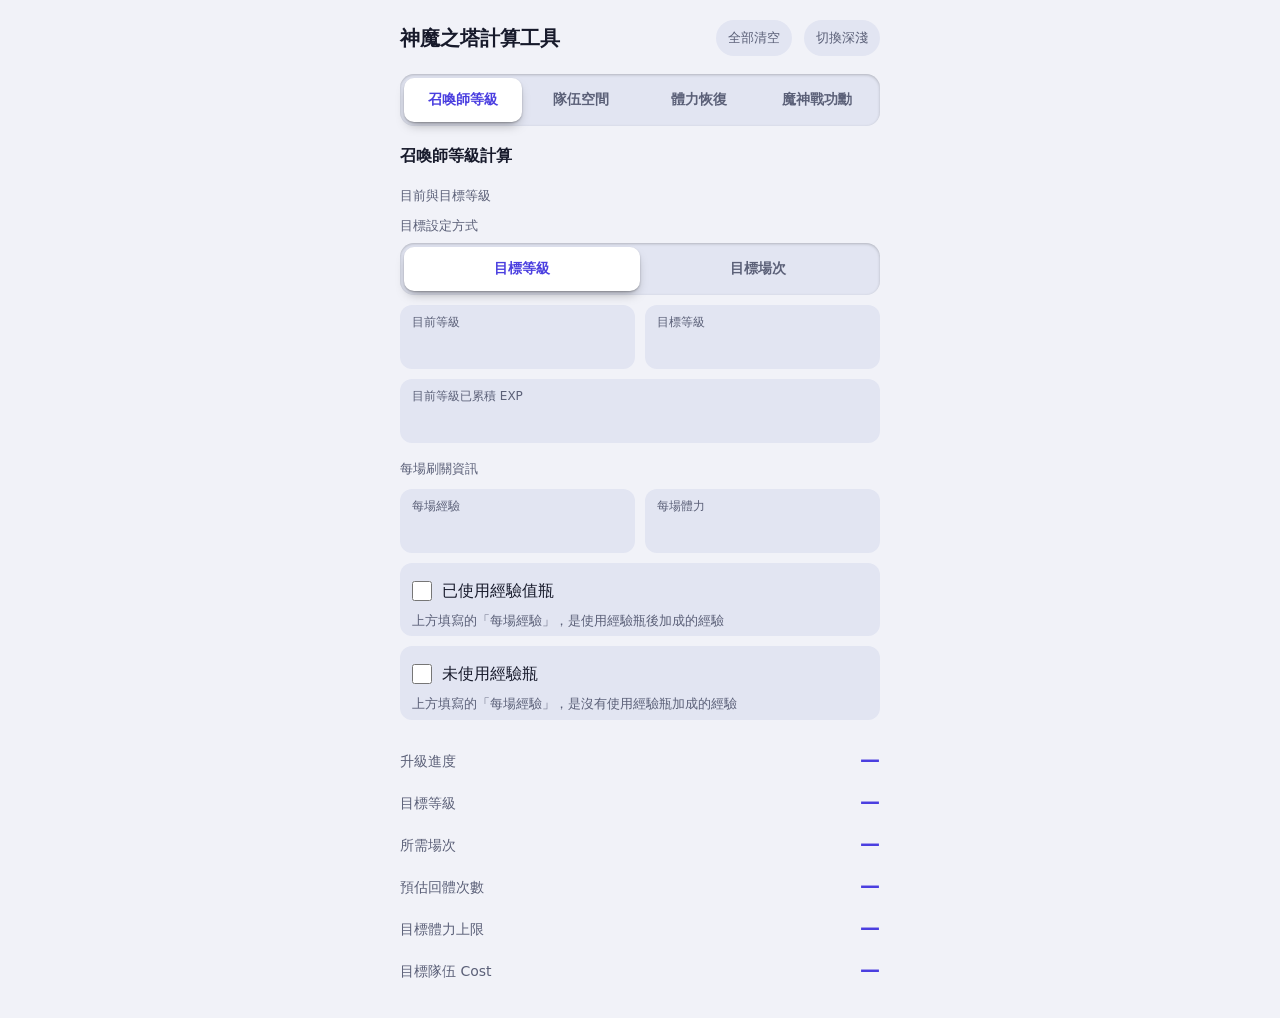
==== index.html @ e7442e3a "Add files via upload" ====
<!doctype html>
<html lang="zh-Hant">
<head>
  <meta charset="utf-8">
  <meta name="viewport" content="width=device-width, initial-scale=1, viewport-fit=cover">
  <meta name="description" content="神魔之塔召喚師等級、體力恢復與魔神戰功勳計算工具。">
  <title>神魔之塔計算工具</title>
  <link rel="stylesheet" href="style.css">
</head>
<body>
  <main class="shell">
    <header><h1>神魔之塔計算工具</h1><button class="reset-button" id="resetAll" type="button">全部清空</button><button class="reset-button" id="theme" type="button">切換深淺</button></header>

    <div class="tool-switch" role="tablist" aria-label="選擇計算工具">
      <button class="tool-tab active" id="levelTab" type="button" role="tab" aria-selected="true" aria-controls="levelToolPanel">
        召喚師等級
      </button>
      <button class="tool-tab" id="teamCostTab" type="button" role="tab" aria-selected="false" aria-controls="teamCostToolPanel">
        隊伍空間
      </button>
      <button class="tool-tab" id="staminaTab" type="button" role="tab" aria-selected="false" aria-controls="staminaToolPanel">
        體力恢復
      </button>
      <button class="tool-tab" id="warTab" type="button" role="tab" aria-selected="false" aria-controls="warToolPanel">
        魔神戰功勳
      </button>
    </div>

    <section class="tool-panel" id="teamCostToolPanel" role="tabpanel" aria-labelledby="teamCostTab" hidden>
      <section class="card input-card">
          <h2>召喚師等級與隊伍空間參考對照</h2>
        <div class="field-grid">
          <div class="field full">
            <label for="teamCostInput">隊伍空間 Cost</label>
            <input id="teamCostInput" type="number" placeholder=" " min="0" step="1" inputmode="numeric">
            <div class="field-message" id="teamCostInputMessage"></div>
          </div>
        </div>
        <div class="result-table" role="table" aria-label="隊伍空間對應等級結果">
          <div class="result-row" role="row">
            <div class="result-label" role="rowheader">召喚師等級</div>
            <div class="result-value" id="teamCostLevelResult" role="cell">—</div>
          </div>
        </div>
      </section>
    </section>

    <section class="tool-panel" id="levelToolPanel" role="tabpanel" aria-labelledby="levelTab">
      <section class="layout" aria-label="召喚師等級計算">
        <div class="input-column">
          <section class="card input-card">
          <h2>召喚師等級計算</h2>
            <div class="field-grid">
              <div class="field-group-label">目前與目標等級</div>
              <div class="field full">
                <label class="group-label">目標設定方式</label>
                <div class="target-mode-tabs" role="tablist" aria-label="選擇目標設定方式">
                  <button class="target-mode-tab active" id="targetModeLevelTab" type="button" role="tab" aria-selected="true">目標等級</button>
                  <button class="target-mode-tab" id="targetModeStageTab" type="button" role="tab" aria-selected="false">目標場次</button>
                </div>
              </div>
              <div class="field" id="currentLevelField">
                <label for="currentLevel">目前等級</label>
                <input id="currentLevel" type="number" placeholder=" " min="1" max="2000" step="1" inputmode="numeric">
                <div class="field-message" id="currentLevelMessage"></div>
              </div>
              <div class="field" id="targetLevelField">
                <label for="targetLevel">目標等級</label>
                <input id="targetLevel" type="number" placeholder=" " min="1" max="2000" step="1" inputmode="numeric">
                <div class="field-message" id="targetLevelMessage"></div>
              </div>
              <div class="field" id="targetStageField" hidden>
                <label for="targetStageCount">目標場次</label>
                <input id="targetStageCount" type="number" placeholder=" " min="0" step="1" inputmode="numeric">
                <div class="field-message" id="targetStageCountMessage"></div>
              </div>
              <div class="field full">
                <label for="currentExp">目前等級已累積 EXP</label>
                <input id="currentExp" type="number" placeholder=" " min="0" step="1" inputmode="numeric">
                <div class="field-message" id="currentExpMessage"></div>
              </div>
              <div class="field-group-label">每場刷關資訊</div>
              <div class="field" id="stageExpField">
                <label for="stageExp">每場經驗</label>
                <input id="stageExp" type="number" placeholder=" " min="0" step="1" inputmode="numeric">
                <div class="field-message" id="stageExpMessage"></div>
              </div>
              <div class="field" id="stageStaminaField">
                <label for="stageStamina">每場體力</label>
                <input id="stageStamina" type="number" placeholder=" " min="0" step="1" inputmode="numeric">
                <div class="field-message" id="stageStaminaMessage"></div>
              </div>
              <div class="field full field-checkbox-group">
                <label for="useExpPotion" class="checkbox-label">
                  <input id="useExpPotion" type="checkbox">
                  <span>已使用經驗值瓶</span>
                </label>
                <p class="checkbox-hint">上方填寫的「每場經驗」，是使用經驗瓶後加成的經驗</p>
              </div>
              <div class="field full" id="expPotionCountField" hidden>
                <label for="expPotionCount">持有經驗值瓶數量（必填）</label>
                <input id="expPotionCount" type="number" min="1" step="1" inputmode="numeric" placeholder="請輸入經驗值瓶數量">
                <div class="field-message" id="expPotionCountMessage"></div>
              </div>
              <div class="field full field-checkbox-group">
                <label for="noExpPotion" class="checkbox-label">
                  <input id="noExpPotion" type="checkbox">
                  <span>未使用經驗瓶</span>
                </label>
                <p class="checkbox-hint">上方填寫的「每場經驗」，是沒有使用經驗瓶加成的經驗</p>
              </div>
              <div class="field-message" id="expPotionChoiceMessage"></div>
            </div>
          </section>
        </div>

        <section class="results" aria-live="polite">
          <div class="result-table" role="table" aria-label="召喚師等級計算結果">
            <div class="result-row" id="progressRow" role="row">
              <div class="result-label" id="progressLabel" role="rowheader">升級進度</div>
              <div class="result-value" id="currentProgress" role="cell">—</div>
            </div>
            <div class="result-row" id="resolvedTargetLevelRow" role="row">
              <div class="result-label" role="rowheader">目標等級</div>
              <div class="result-value" id="resolvedTargetLevel" role="cell">—</div>
            </div>
            <div class="result-row" id="stageCountRow" role="row">
              <div class="result-label" role="rowheader">所需場次</div>
              <div class="result-value" id="stageCount" role="cell">—</div>
            </div>
            <div class="result-row" role="row">
              <div class="result-label" role="rowheader">預估回體次數</div>
              <div class="result-value" id="staminaRecoverCount" role="cell">—</div>
            </div>
            <div class="result-row" role="row">
              <div class="result-label" role="rowheader">目標體力上限</div>
              <div class="result-value" id="targetStaminaMax" role="cell">—</div>
            </div>
            <div class="result-row" role="row">
              <div class="result-label" role="rowheader">目標隊伍 Cost</div>
              <div class="result-value" id="targetTeamCost" role="cell">—</div>
            </div>
          </div>
        </section>
      </section>
    </section>

    <section class="tool-panel" id="staminaToolPanel" role="tabpanel" aria-labelledby="staminaTab" hidden>
      <section class="layout" aria-label="體力恢復計算">
        <section class="card input-card">
          <h2>目前體力狀態</h2>
          <div class="field-grid">
            <div class="field">
              <label for="currentStamina">目前剩餘體力</label>
              <input id="currentStamina" type="number" placeholder=" " min="0" step="1" inputmode="numeric">
              <div class="field-message" id="currentStaminaMessage"></div>
            </div>
            <div class="field">
              <label for="currentStaminaMax">目前最大體力</label>
              <input id="currentStaminaMax" type="number" placeholder=" " min="1" step="1" inputmode="numeric">
              <div class="field-message" id="currentStaminaMaxMessage"></div>
            </div>
          </div>
        </section>

        <section class="results" aria-live="polite">
          <div class="result-table" role="table" aria-label="體力恢復計算結果">
            <div class="result-row" role="row">
              <div class="result-label" role="rowheader">恢復時間</div>
              <div class="result-value result-value--lg" id="recoveryTime" role="cell">—</div>
            </div>
            <div class="result-row" role="row">
              <div class="result-label" role="rowheader">預估回滿時間</div>
              <div class="result-value result-value--lg" id="staminaFullAt" role="cell">—</div>
            </div>
          </div>
        </section>
      </section>
    </section>

    <section class="tool-panel" id="warToolPanel" role="tabpanel" aria-labelledby="warTab" hidden>
      <section class="layout" aria-label="魔神戰功勳計算">
        <section class="card input-card">
          <h2>魔神戰功勳計算</h2>
          <div class="field-grid">
            <div class="field full">
              <label class="group-label">戰鬥類型</label>
              <div class="war-type-tabs" role="tablist" aria-label="選擇魔神戰戰鬥類型">
                <button class="war-type-tab" id="warAttackTab" type="button" role="tab" aria-selected="false">
                  <span class="war-type-name">進攻</span>
                  <span class="war-type-meta">100 功勳／場・4 點</span>
                </button>
                <button class="war-type-tab active" id="warDefenseTab" type="button" role="tab" aria-selected="true">
                  <span class="war-type-name">防守</span>
                  <span class="war-type-meta">62 功勳／場・2 點</span>
                </button>
              </div>
              <select id="warType" hidden aria-hidden="true" tabindex="-1">
                <option value="attack">進攻</option>
                <option value="defense" selected>防守</option>
              </select>
            </div>
            <div class="field">
              <label for="warBonus">加成（%）</label>
              <input id="warBonus" type="number" placeholder=" " min="0" step="0.01" inputmode="decimal">
              <div class="field-message" id="warBonusMessage"></div>
            </div>
            <div class="field">
              <label for="warMerit">目標功勳值</label>
              <input id="warMerit" type="number" placeholder=" " min="0" step="1" inputmode="numeric">
              <div class="field-message" id="warMeritMessage"></div>
            </div>
            <div class="field full">
              <label for="warCountdownHours">距離結束剩餘時間（小時）</label>
              <input id="warCountdownHours" type="number" placeholder=" " min="0" step="0.1" inputmode="decimal">
              <div class="field-message" id="warCountdownHoursMessage"></div>
            </div>
          </div>
        </section>

        <section class="results" aria-live="polite">
          <div class="result-table" role="table" aria-label="魔神戰功勳計算結果">
            <div class="result-row" role="row">
              <div class="result-label" role="rowheader">所需場次</div>
              <div class="result-value" id="warStageCount" role="cell">—</div>
            </div>
            <div class="result-row" role="row">
              <div class="result-label" role="rowheader">單場功勳（含加成）</div>
              <div class="result-value" id="warMeritPerBattle" role="cell">—</div>
            </div>
            <div class="result-row" role="row">
              <div class="result-label" role="rowheader">總共消耗點數</div>
              <div class="result-value" id="warPointCost" role="cell">—</div>
            </div>
            <div class="result-row" role="row">
              <div class="result-copy" role="rowheader">
                <div class="result-label">自然回復點數</div>
                <div class="metric-note">跨日給予每日 16 點</div>
              </div>
              <div class="result-value" id="warFreePoints" role="cell">—</div>
            </div>
            <div class="result-row" role="row">
              <div class="result-copy" role="rowheader">
                <div class="result-label">需吃石次數</div>
                <div class="metric-note">每顆魔法石回復 8 點</div>
              </div>
              <div class="result-value" id="warStoneCount" role="cell">—</div>
            </div>
            <div class="result-row" role="row">
              <div class="result-label" role="rowheader">預計結束時間</div>
              <div class="result-value" id="warCountdownEnd" role="cell">—</div>
            </div>
          </div>
        </section>
      </section>
    </section>
  </main>

  <script type="module" src="app.js"></script>
  <script>
    let dark = matchMedia('(prefers-color-scheme:dark)').matches;
    document.getElementById('theme').onclick = () => document.documentElement.style.colorScheme = (dark = !dark) ? 'dark' : 'light';
  </script>
</body>
</html>
---- style.css ----
:root{color-scheme:light dark;--bg:light-dark(#f1f2f8,#12141c);--ink:light-dark(#171a2b,#e9ebf7);--mute:light-dark(#5b6078,#9aa0bd);--field:light-dark(#e2e5f2,#1d2130);--acc:light-dark(#4b3fe0,#a39dff);--on-acc:light-dark(#fff,#14122e);--err:light-dark(#c0264b,#ff8fa8);--tint:color-mix(in oklab,var(--acc) 16%,var(--field));--thumb:light-dark(#fff,#2d3350);--ease:cubic-bezier(.2,.8,.2,1)}
*{box-sizing:border-box;-webkit-tap-highlight-color:transparent}
body{margin:0;background:var(--bg);color:var(--ink);font:1rem/1.5 "Noto Sans TC",system-ui,-apple-system,sans-serif;padding:env(safe-area-inset-top) 0 env(safe-area-inset-bottom)}
::selection{background:var(--acc);color:var(--on-acc)}
:focus-visible{outline:2px solid var(--acc);outline-offset:2px}
[hidden]{display:none!important}
.shell,.layout{display:grid;grid-template-columns:minmax(0,1fr);gap:18px}
.shell{width:min(480px,100% - 32px);margin:0 auto;padding:20px 0 28px}
header{display:flex;align-items:center;gap:12px}
h1{margin:0 auto 0 0;font-size:1.25rem;line-height:1.2}
h2{margin:0;font-size:1rem}
button{font:inherit;color:var(--mute);cursor:pointer;transition:color .15s,transform .12s var(--ease)}
button:hover{color:var(--acc)}
button:active{transform:scale(.97)}
.reset-button{min-height:36px;padding:0 12px;background:var(--field);border:0;border-radius:999px;font-size:.8125rem;white-space:nowrap}
.input-card{display:flex;flex-wrap:wrap;align-items:center;gap:12px}
.input-card>:is(.field-grid,.result-table){flex:1 0 100%}
.field-grid{display:grid;grid-template-columns:1fr 1fr;gap:10px}
.full,.field-group-label{grid-column:1/-1}
.field-group-label,.checkbox-hint,.metric-note{margin:0;color:var(--mute);font-size:.8125rem}
.field-group-label{margin-top:6px}
.field:not(:has(>.group-label)){padding:8px 12px 6px;background:var(--field);border-radius:12px}
.field:not(:has(>.group-label)):is(:focus-within,:has(input[type=number]:not(:placeholder-shown))){background:var(--tint)}
.field:has(.invalid){box-shadow:inset 0 0 0 1.5px var(--err)}
label{display:block;color:var(--mute);font-size:.75rem}
.group-label{margin-bottom:8px;font-size:.8125rem}
input:not([type=checkbox]){display:block;width:100%;min-height:32px;padding:0;background:none;border:0;outline:0;color:var(--ink);font:inherit;font-size:1.125rem;font-weight:600;caret-color:var(--acc);appearance:textfield;font-variant-numeric:tabular-nums}
input::-webkit-inner-spin-button{appearance:none}
input:not([type=checkbox]):not(:placeholder-shown){color:var(--acc)}
input::placeholder{color:var(--mute);font-size:.875rem;font-weight:400}
.field-message{color:var(--err);font-size:.8125rem}
.field-message:empty{display:none}
.checkbox-label{display:flex;align-items:center;gap:10px;min-height:40px;color:var(--ink);font-size:1rem}
input[type=checkbox]{width:20px;height:20px;margin:0;accent-color:var(--acc)}
.tool-switch,.target-mode-tabs,.war-type-tabs{--n:2;position:relative;display:grid;grid-auto-flow:column;grid-auto-columns:1fr;padding:4px;background:var(--field);border-radius:14px;box-shadow:inset 0 1px 3px rgb(0 0 0/.22)}
.tool-switch{--n:4}
:is(.tool-switch,.target-mode-tabs,.war-type-tabs)::before{content:"";position:absolute;inset:4px auto 4px 4px;width:calc((100% - 8px)/var(--n));border-radius:10px;background:var(--thumb);box-shadow:0 1px 2px rgb(0 0 0/.25),0 6px 12px -4px rgb(0 0 0/.35),inset 0 1px 0 rgb(255 255 255/.1);translate:calc(var(--i,0)*100%) 0;transition:translate .28s var(--ease)}
:has(>:nth-child(2).active){--i:1}
:has(>:nth-child(3).active){--i:2}
:has(>:nth-child(4).active){--i:3}
:is(.tool-tab,.target-mode-tab,.war-type-tab){position:relative;min-height:44px;padding:0 2px;background:none;border:0;font-size:.875rem;font-weight:700;line-height:1.25}
:is(.tool-tab,.target-mode-tab,.war-type-tab).active{color:var(--acc)}
.war-type-tab{display:grid;place-content:center}
.war-type-meta{font-size:.75rem;font-weight:400}
.result-row{display:flex;justify-content:space-between;align-items:baseline;gap:16px;padding:6px 0}
.result-label{color:var(--mute);font-size:.875rem}
.result-value{color:var(--acc);font-size:1.25rem;font-weight:700;text-align:right;font-variant-numeric:tabular-nums;overflow-wrap:anywhere}
.result-value--lg{font-size:1.75rem}
@media(prefers-reduced-motion:reduce){*{transition:none!important}}
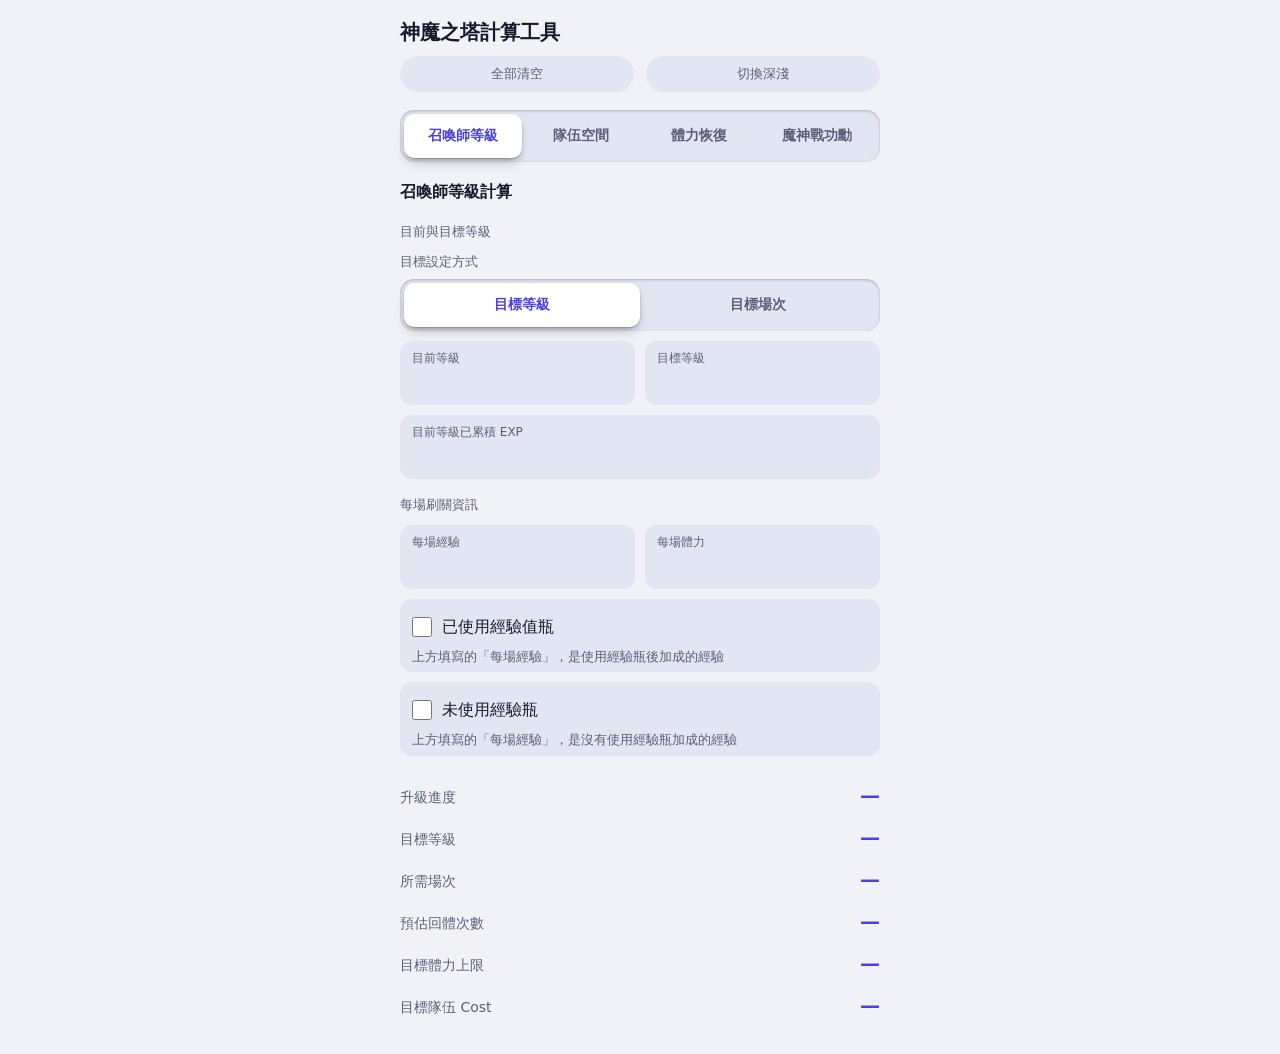
==== commit caed4ca5: "Add files via upload" ====
--- a/index.html
+++ b/index.html
@@ -5,7 +5,7 @@
   <meta name="viewport" content="width=device-width, initial-scale=1, viewport-fit=cover">
   <meta name="description" content="神魔之塔召喚師等級、體力恢復與魔神戰功勳計算工具。">
   <title>神魔之塔計算工具</title>
-  <link rel="stylesheet" href="style.css">
+  <link rel="stylesheet" href="style.css?v=2">
 </head>
 <body>
   <main class="shell">
--- a/style.css
+++ b/style.css
@@ -6,13 +6,13 @@
 [hidden]{display:none!important}
 .shell,.layout{display:grid;grid-template-columns:minmax(0,1fr);gap:18px}
 .shell{width:min(480px,100% - 32px);margin:0 auto;padding:20px 0 28px}
-header{display:flex;align-items:center;gap:12px}
-h1{margin:0 auto 0 0;font-size:1.25rem;line-height:1.2}
+header{display:flex;flex-wrap:wrap;gap:12px}
+h1{flex:1 0 100%;margin:0;font-size:1.25rem;line-height:1.2}
 h2{margin:0;font-size:1rem}
 button{font:inherit;color:var(--mute);cursor:pointer;transition:color .15s,transform .12s var(--ease)}
 button:hover{color:var(--acc)}
 button:active{transform:scale(.97)}
-.reset-button{min-height:36px;padding:0 12px;background:var(--field);border:0;border-radius:999px;font-size:.8125rem;white-space:nowrap}
+.reset-button{flex:1;min-height:36px;padding:0 12px;background:var(--field);border:0;border-radius:999px;font-size:.8125rem;white-space:nowrap}
 .input-card{display:flex;flex-wrap:wrap;align-items:center;gap:12px}
 .input-card>:is(.field-grid,.result-table){flex:1 0 100%}
 .field-grid{display:grid;grid-template-columns:1fr 1fr;gap:10px}
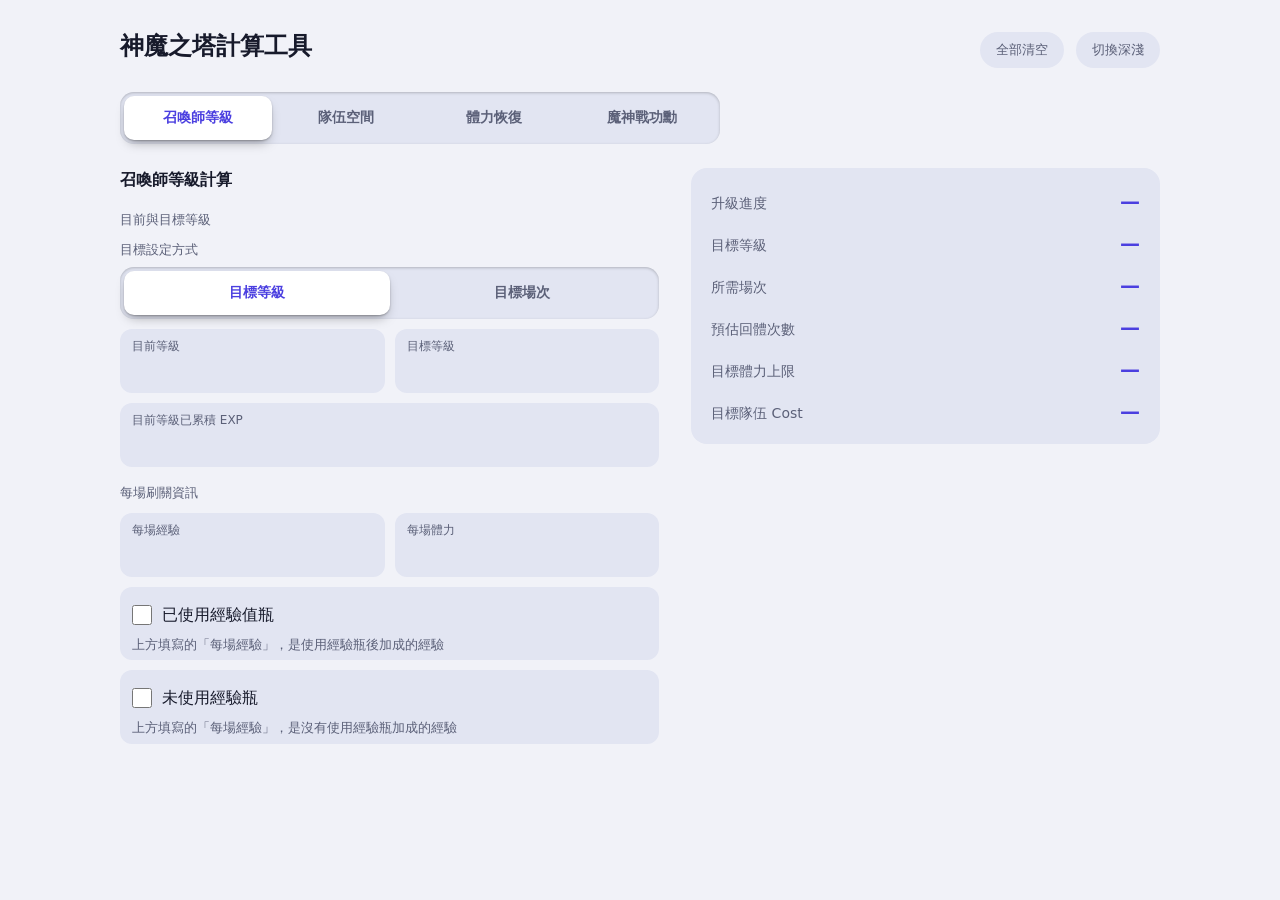
==== commit 6f1f9e98: "Add files via upload" ====
--- a/index.html
+++ b/index.html
@@ -5,7 +5,7 @@
   <meta name="viewport" content="width=device-width, initial-scale=1, viewport-fit=cover">
   <meta name="description" content="神魔之塔召喚師等級、體力恢復與魔神戰功勳計算工具。">
   <title>神魔之塔計算工具</title>
-  <link rel="stylesheet" href="style.css?v=2">
+  <link rel="stylesheet" href="style.css?v=3">
 </head>
 <body>
   <main class="shell">
--- a/style.css
+++ b/style.css
@@ -1,6 +1,6 @@
 :root{color-scheme:light dark;--bg:light-dark(#f1f2f8,#12141c);--ink:light-dark(#171a2b,#e9ebf7);--mute:light-dark(#5b6078,#9aa0bd);--field:light-dark(#e2e5f2,#1d2130);--acc:light-dark(#4b3fe0,#a39dff);--on-acc:light-dark(#fff,#14122e);--err:light-dark(#c0264b,#ff8fa8);--tint:color-mix(in oklab,var(--acc) 16%,var(--field));--thumb:light-dark(#fff,#2d3350);--ease:cubic-bezier(.2,.8,.2,1)}
 *{box-sizing:border-box;-webkit-tap-highlight-color:transparent}
-body{margin:0;background:var(--bg);color:var(--ink);font:1rem/1.5 "Noto Sans TC",system-ui,-apple-system,sans-serif;padding:env(safe-area-inset-top) 0 env(safe-area-inset-bottom)}
+body{margin:0;background:var(--bg);color:var(--ink);font:1rem/1.5 "Noto Sans TC",system-ui,-apple-system,sans-serif;padding:env(safe-area-inset-top) env(safe-area-inset-right) env(safe-area-inset-bottom) env(safe-area-inset-left)}
 ::selection{background:var(--acc);color:var(--on-acc)}
 :focus-visible{outline:2px solid var(--acc);outline-offset:2px}
 [hidden]{display:none!important}
@@ -47,3 +47,8 @@
 .result-value{color:var(--acc);font-size:1.25rem;font-weight:700;text-align:right;font-variant-numeric:tabular-nums;overflow-wrap:anywhere}
 .result-value--lg{font-size:1.75rem}
 @media(prefers-reduced-motion:reduce){*{transition:none!important}}
+@media(max-width:359px){.shell{width:calc(100% - 24px)}.field-grid{gap:8px}:is(.tool-tab,.target-mode-tab,.war-type-tab){font-size:.8125rem}.result-value--lg{font-size:1.5rem}}
+@media(min-width:600px){.shell{width:min(640px,100% - 48px);padding:32px 0 40px}h1{flex:1 1 auto;font-size:1.5rem}.reset-button{flex:0 0 auto;padding:0 16px}#teamCostToolPanel{max-width:480px}}
+@media(min-width:900px){.shell{width:min(1040px,100% - 64px);gap:24px}.tool-switch{max-width:600px}.layout{grid-template-columns:minmax(0,1.15fr) minmax(0,1fr);gap:32px;align-items:start}.layout>.results{position:sticky;top:24px;padding:12px 20px;background:var(--field);border-radius:16px}.result-value--lg{font-size:2rem}}
+@media(min-width:1400px){.shell{width:min(1180px,100% - 96px)}}
+@media(max-height:500px) and (orientation:landscape){.shell{padding-block:12px 16px}}
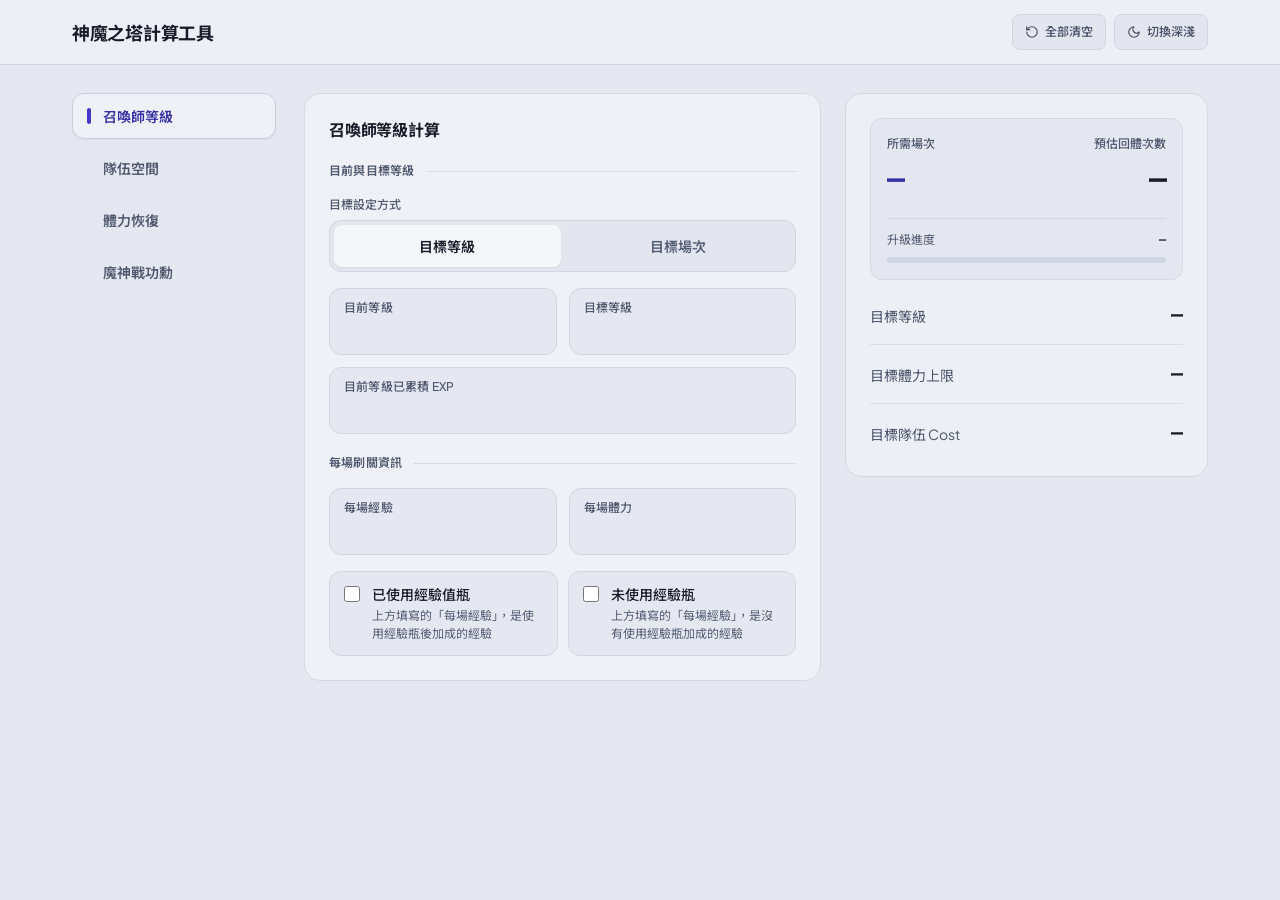
==== commit 3a1c1471: "Add files via upload" ====
--- a/index.html
+++ b/index.html
@@ -1,265 +1,395 @@
 <!doctype html>
 <html lang="zh-Hant">
 <head>
-  <meta charset="utf-8">
-  <meta name="viewport" content="width=device-width, initial-scale=1, viewport-fit=cover">
-  <meta name="description" content="神魔之塔召喚師等級、體力恢復與魔神戰功勳計算工具。">
+  <meta charset="utf-8" />
+  <meta name="viewport" content="width=device-width, initial-scale=1.0, viewport-fit=cover" />
+  <meta name="description" content="神魔之塔召喚師等級、體力恢復與魔神戰功勳計算工具。" />
   <title>神魔之塔計算工具</title>
-  <link rel="stylesheet" href="style.css?v=3">
+  <link rel="preconnect" href="https://fonts.googleapis.com" />
+  <link rel="preconnect" href="https://fonts.gstatic.com" crossorigin />
+  <link
+    href="https://fonts.googleapis.com/css2?family=JetBrains+Mono:wght@500;600&family=Noto+Sans+TC:wght@400;500;600;700&family=Plus+Jakarta+Sans:wght@500;600;700&display=swap"
+    rel="stylesheet"
+  />
+  <link rel="stylesheet" href="style.css?v=5" />
 </head>
 <body>
-  <main class="shell">
-    <header><h1>神魔之塔計算工具</h1><button class="reset-button" id="resetAll" type="button">全部清空</button><button class="reset-button" id="theme" type="button">切換深淺</button></header>
-
-    <div class="tool-switch" role="tablist" aria-label="選擇計算工具">
-      <button class="tool-tab active" id="levelTab" type="button" role="tab" aria-selected="true" aria-controls="levelToolPanel">
-        召喚師等級
-      </button>
-      <button class="tool-tab" id="teamCostTab" type="button" role="tab" aria-selected="false" aria-controls="teamCostToolPanel">
-        隊伍空間
-      </button>
-      <button class="tool-tab" id="staminaTab" type="button" role="tab" aria-selected="false" aria-controls="staminaToolPanel">
-        體力恢復
-      </button>
-      <button class="tool-tab" id="warTab" type="button" role="tab" aria-selected="false" aria-controls="warToolPanel">
-        魔神戰功勳
-      </button>
+  <header class="topbar">
+    <div class="topbar-inner">
+      <h1 class="title">神魔之塔計算工具</h1>
+      <div class="actions">
+        <button id="resetAll" type="button" class="action-btn">
+          <svg class="btn-icon" viewBox="0 0 24 24" fill="none" stroke="currentColor" stroke-width="2" stroke-linecap="round" stroke-linejoin="round" aria-hidden="true">
+            <path d="M3 12a9 9 0 1 0 9-9 9.75 9.75 0 0 0-6.74 2.74L3 8" />
+            <path d="M3 3v5h5" />
+          </svg>
+          <span>全部清空</span>
+        </button>
+        <button id="theme" type="button" class="action-btn">
+          <svg id="moonIcon" class="btn-icon" viewBox="0 0 24 24" fill="none" stroke="currentColor" stroke-width="2" stroke-linecap="round" stroke-linejoin="round" aria-hidden="true">
+            <path d="M12 3a6 6 0 0 0 9 9 9 9 0 1 1-9-9Z" />
+          </svg>
+          <svg id="sunIcon" class="btn-icon" viewBox="0 0 24 24" fill="none" stroke="currentColor" stroke-width="2" stroke-linecap="round" stroke-linejoin="round" aria-hidden="true">
+            <circle cx="12" cy="12" r="4" />
+            <path d="M12 2v2" /><path d="M12 20v2" />
+            <path d="m4.93 4.93 1.41 1.41" /><path d="m17.66 17.66 1.41 1.41" />
+            <path d="M2 12h2" /><path d="M20 12h2" />
+            <path d="m6.34 17.66-1.41 1.41" /><path d="m19.07 4.93-1.41 1.41" />
+          </svg>
+          <span>切換深淺</span>
+        </button>
+      </div>
     </div>
-
-    <section class="tool-panel" id="teamCostToolPanel" role="tabpanel" aria-labelledby="teamCostTab" hidden>
-      <section class="card input-card">
-          <h2>召喚師等級與隊伍空間參考對照</h2>
-        <div class="field-grid">
-          <div class="field full">
-            <label for="teamCostInput">隊伍空間 Cost</label>
-            <input id="teamCostInput" type="number" placeholder=" " min="0" step="1" inputmode="numeric">
-            <div class="field-message" id="teamCostInputMessage"></div>
-          </div>
-        </div>
-        <div class="result-table" role="table" aria-label="隊伍空間對應等級結果">
-          <div class="result-row" role="row">
-            <div class="result-label" role="rowheader">召喚師等級</div>
-            <div class="result-value" id="teamCostLevelResult" role="cell">—</div>
-          </div>
-        </div>
-      </section>
-    </section>
-
-    <section class="tool-panel" id="levelToolPanel" role="tabpanel" aria-labelledby="levelTab">
-      <section class="layout" aria-label="召喚師等級計算">
-        <div class="input-column">
-          <section class="card input-card">
-          <h2>召喚師等級計算</h2>
-            <div class="field-grid">
-              <div class="field-group-label">目前與目標等級</div>
-              <div class="field full">
-                <label class="group-label">目標設定方式</label>
-                <div class="target-mode-tabs" role="tablist" aria-label="選擇目標設定方式">
-                  <button class="target-mode-tab active" id="targetModeLevelTab" type="button" role="tab" aria-selected="true">目標等級</button>
-                  <button class="target-mode-tab" id="targetModeStageTab" type="button" role="tab" aria-selected="false">目標場次</button>
-                </div>
-              </div>
-              <div class="field" id="currentLevelField">
-                <label for="currentLevel">目前等級</label>
-                <input id="currentLevel" type="number" placeholder=" " min="1" max="2000" step="1" inputmode="numeric">
-                <div class="field-message" id="currentLevelMessage"></div>
-              </div>
-              <div class="field" id="targetLevelField">
-                <label for="targetLevel">目標等級</label>
-                <input id="targetLevel" type="number" placeholder=" " min="1" max="2000" step="1" inputmode="numeric">
-                <div class="field-message" id="targetLevelMessage"></div>
-              </div>
-              <div class="field" id="targetStageField" hidden>
-                <label for="targetStageCount">目標場次</label>
-                <input id="targetStageCount" type="number" placeholder=" " min="0" step="1" inputmode="numeric">
-                <div class="field-message" id="targetStageCountMessage"></div>
-              </div>
-              <div class="field full">
-                <label for="currentExp">目前等級已累積 EXP</label>
-                <input id="currentExp" type="number" placeholder=" " min="0" step="1" inputmode="numeric">
-                <div class="field-message" id="currentExpMessage"></div>
-              </div>
-              <div class="field-group-label">每場刷關資訊</div>
-              <div class="field" id="stageExpField">
-                <label for="stageExp">每場經驗</label>
-                <input id="stageExp" type="number" placeholder=" " min="0" step="1" inputmode="numeric">
-                <div class="field-message" id="stageExpMessage"></div>
-              </div>
-              <div class="field" id="stageStaminaField">
-                <label for="stageStamina">每場體力</label>
-                <input id="stageStamina" type="number" placeholder=" " min="0" step="1" inputmode="numeric">
-                <div class="field-message" id="stageStaminaMessage"></div>
-              </div>
-              <div class="field full field-checkbox-group">
-                <label for="useExpPotion" class="checkbox-label">
-                  <input id="useExpPotion" type="checkbox">
-                  <span>已使用經驗值瓶</span>
-                </label>
-                <p class="checkbox-hint">上方填寫的「每場經驗」，是使用經驗瓶後加成的經驗</p>
-              </div>
-              <div class="field full" id="expPotionCountField" hidden>
-                <label for="expPotionCount">持有經驗值瓶數量（必填）</label>
-                <input id="expPotionCount" type="number" min="1" step="1" inputmode="numeric" placeholder="請輸入經驗值瓶數量">
-                <div class="field-message" id="expPotionCountMessage"></div>
-              </div>
-              <div class="field full field-checkbox-group">
-                <label for="noExpPotion" class="checkbox-label">
-                  <input id="noExpPotion" type="checkbox">
-                  <span>未使用經驗瓶</span>
-                </label>
-                <p class="checkbox-hint">上方填寫的「每場經驗」，是沒有使用經驗瓶加成的經驗</p>
-              </div>
-              <div class="field-message" id="expPotionChoiceMessage"></div>
-            </div>
-          </section>
-        </div>
-
-        <section class="results" aria-live="polite">
-          <div class="result-table" role="table" aria-label="召喚師等級計算結果">
-            <div class="result-row" id="progressRow" role="row">
-              <div class="result-label" id="progressLabel" role="rowheader">升級進度</div>
-              <div class="result-value" id="currentProgress" role="cell">—</div>
-            </div>
-            <div class="result-row" id="resolvedTargetLevelRow" role="row">
-              <div class="result-label" role="rowheader">目標等級</div>
-              <div class="result-value" id="resolvedTargetLevel" role="cell">—</div>
-            </div>
-            <div class="result-row" id="stageCountRow" role="row">
-              <div class="result-label" role="rowheader">所需場次</div>
-              <div class="result-value" id="stageCount" role="cell">—</div>
-            </div>
-            <div class="result-row" role="row">
-              <div class="result-label" role="rowheader">預估回體次數</div>
-              <div class="result-value" id="staminaRecoverCount" role="cell">—</div>
-            </div>
-            <div class="result-row" role="row">
-              <div class="result-label" role="rowheader">目標體力上限</div>
-              <div class="result-value" id="targetStaminaMax" role="cell">—</div>
-            </div>
-            <div class="result-row" role="row">
-              <div class="result-label" role="rowheader">目標隊伍 Cost</div>
-              <div class="result-value" id="targetTeamCost" role="cell">—</div>
-            </div>
+  </header>
+
+  <div class="shell">
+    <!-- Mobile & Tablet Horizontal Tool Tabs -->
+    <nav class="mobile-tabs" role="tablist" aria-label="選擇計算工具">
+      <button class="mobile-tab active" type="button" role="tab" aria-selected="true" aria-controls="levelToolPanel" data-tool="level">召喚師等級</button>
+      <button class="mobile-tab" type="button" role="tab" aria-selected="false" aria-controls="teamCostToolPanel" data-tool="teamCost">隊伍空間</button>
+      <button class="mobile-tab" type="button" role="tab" aria-selected="false" aria-controls="staminaToolPanel" data-tool="stamina">體力恢復</button>
+      <button class="mobile-tab" type="button" role="tab" aria-selected="false" aria-controls="warToolPanel" data-tool="war">魔神戰功勳</button>
+    </nav>
+
+    <div class="workspace-grid">
+      <!-- Desktop Left Navigation Rail -->
+      <nav class="rail-tabs" role="tablist" aria-label="選擇計算工具">
+        <button class="rail-tab active" type="button" role="tab" aria-selected="true" aria-controls="levelToolPanel" data-tool="level">
+          <span class="rail-indicator" aria-hidden="true"></span>
+          <span>召喚師等級</span>
+        </button>
+        <button class="rail-tab" type="button" role="tab" aria-selected="false" aria-controls="teamCostToolPanel" data-tool="teamCost">
+          <span class="rail-indicator" aria-hidden="true"></span>
+          <span>隊伍空間</span>
+        </button>
+        <button class="rail-tab" type="button" role="tab" aria-selected="false" aria-controls="staminaToolPanel" data-tool="stamina">
+          <span class="rail-indicator" aria-hidden="true"></span>
+          <span>體力恢復</span>
+        </button>
+        <button class="rail-tab" type="button" role="tab" aria-selected="false" aria-controls="warToolPanel" data-tool="war">
+          <span class="rail-indicator" aria-hidden="true"></span>
+          <span>魔神戰功勳</span>
+        </button>
+      </nav>
+
+      <main class="panels">
+        <!-- Tool 1: 召喚師等級 -->
+        <section class="tool-panel" id="levelToolPanel" role="tabpanel">
+          <div class="workbench" aria-label="召喚師等級計算">
+            <section class="card input-card" aria-label="召喚師等級計算">
+              <h2 class="card-title">召喚師等級計算</h2>
+
+              <div class="section-block">
+                <div class="section-rule">
+                  <span class="section-rule-text">目前與目標等級</span>
+                  <span class="section-rule-line" aria-hidden="true"></span>
+                </div>
+
+                <div class="group-wrap">
+                  <div class="group-label">目標設定方式</div>
+                  <div class="segmented" role="tablist" aria-label="選擇目標設定方式">
+                    <button id="targetModeLevelTab" class="seg-btn active" type="button" role="tab" aria-selected="true">
+                      <span class="seg-label">目標等級</span>
+                    </button>
+                    <button id="targetModeStageTab" class="seg-btn" type="button" role="tab" aria-selected="false">
+                      <span class="seg-label">目標場次</span>
+                    </button>
+                  </div>
+                </div>
+
+                <div class="field-grid-2">
+                  <div class="field-item">
+                    <div class="field-well">
+                      <label class="field-label" for="currentLevel">目前等級</label>
+                      <input id="currentLevel" class="field-input font-num" type="number" placeholder=" " min="1" max="2000" step="1" inputmode="numeric" />
+                    </div>
+                    <div class="field-message" id="currentLevelMessage"></div>
+                  </div>
+
+                  <div class="field-item" id="targetLevelField">
+                    <div class="field-well">
+                      <label class="field-label" for="targetLevel">目標等級</label>
+                      <input id="targetLevel" class="field-input font-num" type="number" placeholder=" " min="1" max="2000" step="1" inputmode="numeric" />
+                    </div>
+                    <div class="field-message" id="targetLevelMessage"></div>
+                  </div>
+
+                  <div class="field-item" id="targetStageField" hidden>
+                    <div class="field-well">
+                      <label class="field-label" for="targetStageCount">目標場次</label>
+                      <input id="targetStageCount" class="field-input font-num" type="number" placeholder=" " min="0" step="1" inputmode="numeric" />
+                    </div>
+                    <div class="field-message" id="targetStageCountMessage"></div>
+                  </div>
+
+                  <div class="field-item span-2">
+                    <div class="field-well">
+                      <label class="field-label" for="currentExp">目前等級已累積 EXP</label>
+                      <input id="currentExp" class="field-input font-num" type="number" placeholder=" " min="0" step="1" inputmode="numeric" />
+                    </div>
+                    <div class="field-message" id="currentExpMessage"></div>
+                  </div>
+                </div>
+              </div>
+
+              <div class="section-block">
+                <div class="section-rule">
+                  <span class="section-rule-text">每場刷關資訊</span>
+                  <span class="section-rule-line" aria-hidden="true"></span>
+                </div>
+
+                <div class="field-grid-2">
+                  <div class="field-item">
+                    <div class="field-well">
+                      <label class="field-label" for="stageExp">每場經驗</label>
+                      <input id="stageExp" class="field-input font-num" type="number" placeholder=" " min="0" step="1" inputmode="numeric" />
+                    </div>
+                    <div class="field-message" id="stageExpMessage"></div>
+                  </div>
+
+                  <div class="field-item">
+                    <div class="field-well">
+                      <label class="field-label" for="stageStamina">每場體力</label>
+                      <input id="stageStamina" class="field-input font-num" type="number" placeholder=" " min="0" step="1" inputmode="numeric" />
+                    </div>
+                    <div class="field-message" id="stageStaminaMessage"></div>
+                  </div>
+                </div>
+
+                <div class="potion-wrap">
+                  <div class="choice-grid">
+                    <label class="choice-card" id="useExpPotionCard" for="useExpPotion">
+                      <input id="useExpPotion" type="checkbox" />
+                      <span class="choice-copy">
+                        <span class="choice-title">已使用經驗值瓶</span>
+                        <span class="choice-hint">上方填寫的「每場經驗」，是使用經驗瓶後加成的經驗</span>
+                      </span>
+                    </label>
+
+                    <label class="choice-card" id="noExpPotionCard" for="noExpPotion">
+                      <input id="noExpPotion" type="checkbox" />
+                      <span class="choice-copy">
+                        <span class="choice-title">未使用經驗瓶</span>
+                        <span class="choice-hint">上方填寫的「每場經驗」，是沒有使用經驗瓶加成的經驗</span>
+                      </span>
+                    </label>
+                  </div>
+
+                  <div class="field-item" id="expPotionCountField" hidden>
+                    <div class="field-well">
+                      <label class="field-label" for="expPotionCount">持有經驗值瓶數量（必填）</label>
+                      <input id="expPotionCount" class="field-input font-num" type="number" min="1" step="1" inputmode="numeric" placeholder="請輸入經驗值瓶數量" />
+                    </div>
+                    <div class="field-message" id="expPotionCountMessage"></div>
+                  </div>
+
+                  <div class="field-message" id="expPotionChoiceMessage"></div>
+                </div>
+              </div>
+            </section>
+
+            <aside class="card result-card" aria-label="召喚師等級計算結果" aria-live="polite">
+              <div class="result-hero">
+                <div class="hero-pair">
+                  <div class="hero-cell">
+                    <div class="hero-label" id="heroMetricLabel">所需場次</div>
+                    <div class="hero-value hero-value--accent font-num" id="heroMetricValue">—</div>
+                  </div>
+                  <div class="hero-cell hero-cell--right">
+                    <div class="hero-label">預估回體次數</div>
+                    <div class="hero-value font-num" id="staminaRecoverCount">—</div>
+                  </div>
+                </div>
+
+                <div class="progress-block">
+                  <div class="progress-head">
+                    <span class="progress-label" id="progressLabel">升級進度</span>
+                    <span class="progress-pct font-num" id="currentProgress">—</span>
+                  </div>
+                  <div class="progress-track">
+                    <div class="progress-fill" id="progressFill"></div>
+                  </div>
+                </div>
+              </div>
+
+              <div class="result-rows">
+                <div class="result-row" id="resolvedTargetLevelRow">
+                  <div class="result-row-label">目標等級</div>
+                  <div class="result-row-value font-num" id="resolvedTargetLevel">—</div>
+                </div>
+                <div class="result-row">
+                  <div class="result-row-label">目標體力上限</div>
+                  <div class="result-row-value font-num" id="targetStaminaMax">—</div>
+                </div>
+                <div class="result-row">
+                  <div class="result-row-label">目標隊伍 Cost</div>
+                  <div class="result-row-value font-num" id="targetTeamCost">—</div>
+                </div>
+              </div>
+            </aside>
           </div>
         </section>
-      </section>
-    </section>
-
-    <section class="tool-panel" id="staminaToolPanel" role="tabpanel" aria-labelledby="staminaTab" hidden>
-      <section class="layout" aria-label="體力恢復計算">
-        <section class="card input-card">
-          <h2>目前體力狀態</h2>
-          <div class="field-grid">
-            <div class="field">
-              <label for="currentStamina">目前剩餘體力</label>
-              <input id="currentStamina" type="number" placeholder=" " min="0" step="1" inputmode="numeric">
-              <div class="field-message" id="currentStaminaMessage"></div>
-            </div>
-            <div class="field">
-              <label for="currentStaminaMax">目前最大體力</label>
-              <input id="currentStaminaMax" type="number" placeholder=" " min="1" step="1" inputmode="numeric">
-              <div class="field-message" id="currentStaminaMaxMessage"></div>
-            </div>
+
+        <!-- Tool 2: 隊伍空間 -->
+        <section class="tool-panel" id="teamCostToolPanel" role="tabpanel" hidden>
+          <div class="workbench" aria-label="召喚師等級與隊伍空間參考對照">
+            <section class="card input-card">
+              <h2 class="card-title">召喚師等級與隊伍空間參考對照</h2>
+              <div class="section-block-sm">
+                <div class="field-item">
+                  <div class="field-well">
+                    <label class="field-label" for="teamCostInput">隊伍空間 Cost</label>
+                    <input id="teamCostInput" class="field-input font-num" type="number" placeholder=" " min="0" step="1" inputmode="numeric" />
+                  </div>
+                  <div class="field-message" id="teamCostInputMessage"></div>
+                </div>
+              </div>
+            </section>
+
+            <aside class="card result-card" aria-label="隊伍空間對應等級結果" aria-live="polite">
+              <div class="result-hero">
+                <div class="hero-label">召喚師等級</div>
+                <div class="hero-value hero-value--accent font-num" id="teamCostLevelResult">—</div>
+              </div>
+            </aside>
           </div>
         </section>
 
-        <section class="results" aria-live="polite">
-          <div class="result-table" role="table" aria-label="體力恢復計算結果">
-            <div class="result-row" role="row">
-              <div class="result-label" role="rowheader">恢復時間</div>
-              <div class="result-value result-value--lg" id="recoveryTime" role="cell">—</div>
-            </div>
-            <div class="result-row" role="row">
-              <div class="result-label" role="rowheader">預估回滿時間</div>
-              <div class="result-value result-value--lg" id="staminaFullAt" role="cell">—</div>
-            </div>
+        <!-- Tool 3: 體力恢復 -->
+        <section class="tool-panel" id="staminaToolPanel" role="tabpanel" hidden>
+          <div class="workbench" aria-label="體力恢復計算">
+            <section class="card input-card">
+              <h2 class="card-title">目前體力狀態</h2>
+              <div class="section-block-sm">
+                <div class="field-grid-2">
+                  <div class="field-item">
+                    <div class="field-well">
+                      <label class="field-label" for="currentStamina">目前剩餘體力</label>
+                      <input id="currentStamina" class="field-input font-num" type="number" placeholder=" " min="0" step="1" inputmode="numeric" />
+                    </div>
+                    <div class="field-message" id="currentStaminaMessage"></div>
+                  </div>
+                  <div class="field-item">
+                    <div class="field-well">
+                      <label class="field-label" for="currentStaminaMax">目前最大體力</label>
+                      <input id="currentStaminaMax" class="field-input font-num" type="number" placeholder=" " min="1" step="1" inputmode="numeric" />
+                    </div>
+                    <div class="field-message" id="currentStaminaMaxMessage"></div>
+                  </div>
+                </div>
+              </div>
+            </section>
+
+            <aside class="card result-card" aria-label="體力恢復計算結果" aria-live="polite">
+              <div class="hero-stack">
+                <div class="result-hero">
+                  <div class="hero-label">恢復時間</div>
+                  <div class="hero-value hero-value--accent font-num" id="recoveryTime">—</div>
+                </div>
+                <div class="result-hero">
+                  <div class="hero-label">預估回滿時間</div>
+                  <div class="hero-value font-num" id="staminaFullAt">—</div>
+                </div>
+              </div>
+            </aside>
           </div>
         </section>
-      </section>
-    </section>
-
-    <section class="tool-panel" id="warToolPanel" role="tabpanel" aria-labelledby="warTab" hidden>
-      <section class="layout" aria-label="魔神戰功勳計算">
-        <section class="card input-card">
-          <h2>魔神戰功勳計算</h2>
-          <div class="field-grid">
-            <div class="field full">
-              <label class="group-label">戰鬥類型</label>
-              <div class="war-type-tabs" role="tablist" aria-label="選擇魔神戰戰鬥類型">
-                <button class="war-type-tab" id="warAttackTab" type="button" role="tab" aria-selected="false">
-                  <span class="war-type-name">進攻</span>
-                  <span class="war-type-meta">100 功勳／場・4 點</span>
-                </button>
-                <button class="war-type-tab active" id="warDefenseTab" type="button" role="tab" aria-selected="true">
-                  <span class="war-type-name">防守</span>
-                  <span class="war-type-meta">62 功勳／場・2 點</span>
-                </button>
-              </div>
-              <select id="warType" hidden aria-hidden="true" tabindex="-1">
-                <option value="attack">進攻</option>
-                <option value="defense" selected>防守</option>
-              </select>
-            </div>
-            <div class="field">
-              <label for="warBonus">加成（%）</label>
-              <input id="warBonus" type="number" placeholder=" " min="0" step="0.01" inputmode="decimal">
-              <div class="field-message" id="warBonusMessage"></div>
-            </div>
-            <div class="field">
-              <label for="warMerit">目標功勳值</label>
-              <input id="warMerit" type="number" placeholder=" " min="0" step="1" inputmode="numeric">
-              <div class="field-message" id="warMeritMessage"></div>
-            </div>
-            <div class="field full">
-              <label for="warCountdownHours">距離結束剩餘時間（小時）</label>
-              <input id="warCountdownHours" type="number" placeholder=" " min="0" step="0.1" inputmode="decimal">
-              <div class="field-message" id="warCountdownHoursMessage"></div>
-            </div>
+
+        <!-- Tool 4: 魔神戰功勳 -->
+        <section class="tool-panel" id="warToolPanel" role="tabpanel" hidden>
+          <div class="workbench" aria-label="魔神戰功勳計算">
+            <section class="card input-card">
+              <h2 class="card-title">魔神戰功勳計算</h2>
+              <div class="section-block-sm space-y-lg">
+                <div>
+                  <div class="group-label">戰鬥類型</div>
+                  <div class="segmented" role="tablist" aria-label="選擇魔神戰戰鬥類型">
+                    <button id="warAttackTab" class="seg-btn" type="button" role="tab" aria-selected="false">
+                      <span class="seg-label">進攻</span>
+                      <span class="seg-meta">100 功勳／場・4 點</span>
+                    </button>
+                    <button id="warDefenseTab" class="seg-btn active" type="button" role="tab" aria-selected="true">
+                      <span class="seg-label">防守</span>
+                      <span class="seg-meta">62 功勳／場・2 點</span>
+                    </button>
+                  </div>
+                  <select id="warType" hidden aria-hidden="true" tabindex="-1">
+                    <option value="attack">進攻</option>
+                    <option value="defense" selected>防守</option>
+                  </select>
+                </div>
+
+                <div class="hairline-divider" aria-hidden="true"></div>
+
+                <div class="field-grid-2">
+                  <div class="field-item">
+                    <div class="field-well">
+                      <label class="field-label" for="warBonus">加成（%）</label>
+                      <input id="warBonus" class="field-input font-num" type="number" placeholder=" " min="0" step="0.01" inputmode="decimal" />
+                    </div>
+                    <div class="field-message" id="warBonusMessage"></div>
+                  </div>
+                  <div class="field-item">
+                    <div class="field-well">
+                      <label class="field-label" for="warMerit">目標功勳值</label>
+                      <input id="warMerit" class="field-input font-num" type="number" placeholder=" " min="0" step="1" inputmode="numeric" />
+                    </div>
+                    <div class="field-message" id="warMeritMessage"></div>
+                  </div>
+                  <div class="field-item span-2">
+                    <div class="field-well">
+                      <label class="field-label" for="warCountdownHours">距離結束剩餘時間（小時）</label>
+                      <input id="warCountdownHours" class="field-input font-num" type="number" placeholder=" " min="0" step="0.1" inputmode="decimal" />
+                    </div>
+                    <div class="field-message" id="warCountdownHoursMessage"></div>
+                  </div>
+                </div>
+              </div>
+            </section>
+
+            <aside class="card result-card" aria-label="魔神戰功勳計算結果" aria-live="polite">
+              <div class="result-hero">
+                <div class="hero-pair">
+                  <div class="hero-cell">
+                    <div class="hero-label">需吃石次數</div>
+                    <div class="hero-value hero-value--accent font-num" id="warStoneCount">—</div>
+                    <div class="hero-note">每顆魔法石回復 8 點</div>
+                  </div>
+                  <div class="hero-cell hero-cell--right">
+                    <div class="hero-label">所需場次</div>
+                    <div class="hero-value font-num" id="warStageCount">—</div>
+                  </div>
+                </div>
+              </div>
+
+              <div class="result-rows">
+                <div class="result-row">
+                  <div class="result-row-label">單場功勳（含加成）</div>
+                  <div class="result-row-value font-num" id="warMeritPerBattle">—</div>
+                </div>
+                <div class="result-row">
+                  <div class="result-row-label">總共消耗點數</div>
+                  <div class="result-row-value font-num" id="warPointCost">—</div>
+                </div>
+                <div class="result-row">
+                  <div>
+                    <div class="result-row-label">自然回復點數</div>
+                    <div class="result-row-note">跨日給予每日 16 點</div>
+                  </div>
+                  <div class="result-row-value font-num" id="warFreePoints">—</div>
+                </div>
+                <div class="result-row">
+                  <div class="result-row-label">預計結束時間</div>
+                  <div class="result-row-value font-num" id="warCountdownEnd">—</div>
+                </div>
+              </div>
+            </aside>
           </div>
         </section>
-
-        <section class="results" aria-live="polite">
-          <div class="result-table" role="table" aria-label="魔神戰功勳計算結果">
-            <div class="result-row" role="row">
-              <div class="result-label" role="rowheader">所需場次</div>
-              <div class="result-value" id="warStageCount" role="cell">—</div>
-            </div>
-            <div class="result-row" role="row">
-              <div class="result-label" role="rowheader">單場功勳（含加成）</div>
-              <div class="result-value" id="warMeritPerBattle" role="cell">—</div>
-            </div>
-            <div class="result-row" role="row">
-              <div class="result-label" role="rowheader">總共消耗點數</div>
-              <div class="result-value" id="warPointCost" role="cell">—</div>
-            </div>
-            <div class="result-row" role="row">
-              <div class="result-copy" role="rowheader">
-                <div class="result-label">自然回復點數</div>
-                <div class="metric-note">跨日給予每日 16 點</div>
-              </div>
-              <div class="result-value" id="warFreePoints" role="cell">—</div>
-            </div>
-            <div class="result-row" role="row">
-              <div class="result-copy" role="rowheader">
-                <div class="result-label">需吃石次數</div>
-                <div class="metric-note">每顆魔法石回復 8 點</div>
-              </div>
-              <div class="result-value" id="warStoneCount" role="cell">—</div>
-            </div>
-            <div class="result-row" role="row">
-              <div class="result-label" role="rowheader">預計結束時間</div>
-              <div class="result-value" id="warCountdownEnd" role="cell">—</div>
-            </div>
-          </div>
-        </section>
-      </section>
-    </section>
-  </main>
+      </main>
+    </div>
+  </div>
 
   <script type="module" src="app.js"></script>
-  <script>
-    let dark = matchMedia('(prefers-color-scheme:dark)').matches;
-    document.getElementById('theme').onclick = () => document.documentElement.style.colorScheme = (dark = !dark) ? 'dark' : 'light';
-  </script>
 </body>
-</html>
+</html>
--- a/style.css
+++ b/style.css
@@ -1,54 +1,860 @@
-:root{color-scheme:light dark;--bg:light-dark(#f1f2f8,#12141c);--ink:light-dark(#171a2b,#e9ebf7);--mute:light-dark(#5b6078,#9aa0bd);--field:light-dark(#e2e5f2,#1d2130);--acc:light-dark(#4b3fe0,#a39dff);--on-acc:light-dark(#fff,#14122e);--err:light-dark(#c0264b,#ff8fa8);--tint:color-mix(in oklab,var(--acc) 16%,var(--field));--thumb:light-dark(#fff,#2d3350);--ease:cubic-bezier(.2,.8,.2,1)}
-*{box-sizing:border-box;-webkit-tap-highlight-color:transparent}
-body{margin:0;background:var(--bg);color:var(--ink);font:1rem/1.5 "Noto Sans TC",system-ui,-apple-system,sans-serif;padding:env(safe-area-inset-top) env(safe-area-inset-right) env(safe-area-inset-bottom) env(safe-area-inset-left)}
-::selection{background:var(--acc);color:var(--on-acc)}
-:focus-visible{outline:2px solid var(--acc);outline-offset:2px}
-[hidden]{display:none!important}
-.shell,.layout{display:grid;grid-template-columns:minmax(0,1fr);gap:18px}
-.shell{width:min(480px,100% - 32px);margin:0 auto;padding:20px 0 28px}
-header{display:flex;flex-wrap:wrap;gap:12px}
-h1{flex:1 0 100%;margin:0;font-size:1.25rem;line-height:1.2}
-h2{margin:0;font-size:1rem}
-button{font:inherit;color:var(--mute);cursor:pointer;transition:color .15s,transform .12s var(--ease)}
-button:hover{color:var(--acc)}
-button:active{transform:scale(.97)}
-.reset-button{flex:1;min-height:36px;padding:0 12px;background:var(--field);border:0;border-radius:999px;font-size:.8125rem;white-space:nowrap}
-.input-card{display:flex;flex-wrap:wrap;align-items:center;gap:12px}
-.input-card>:is(.field-grid,.result-table){flex:1 0 100%}
-.field-grid{display:grid;grid-template-columns:1fr 1fr;gap:10px}
-.full,.field-group-label{grid-column:1/-1}
-.field-group-label,.checkbox-hint,.metric-note{margin:0;color:var(--mute);font-size:.8125rem}
-.field-group-label{margin-top:6px}
-.field:not(:has(>.group-label)){padding:8px 12px 6px;background:var(--field);border-radius:12px}
-.field:not(:has(>.group-label)):is(:focus-within,:has(input[type=number]:not(:placeholder-shown))){background:var(--tint)}
-.field:has(.invalid){box-shadow:inset 0 0 0 1.5px var(--err)}
-label{display:block;color:var(--mute);font-size:.75rem}
-.group-label{margin-bottom:8px;font-size:.8125rem}
-input:not([type=checkbox]){display:block;width:100%;min-height:32px;padding:0;background:none;border:0;outline:0;color:var(--ink);font:inherit;font-size:1.125rem;font-weight:600;caret-color:var(--acc);appearance:textfield;font-variant-numeric:tabular-nums}
-input::-webkit-inner-spin-button{appearance:none}
-input:not([type=checkbox]):not(:placeholder-shown){color:var(--acc)}
-input::placeholder{color:var(--mute);font-size:.875rem;font-weight:400}
-.field-message{color:var(--err);font-size:.8125rem}
-.field-message:empty{display:none}
-.checkbox-label{display:flex;align-items:center;gap:10px;min-height:40px;color:var(--ink);font-size:1rem}
-input[type=checkbox]{width:20px;height:20px;margin:0;accent-color:var(--acc)}
-.tool-switch,.target-mode-tabs,.war-type-tabs{--n:2;position:relative;display:grid;grid-auto-flow:column;grid-auto-columns:1fr;padding:4px;background:var(--field);border-radius:14px;box-shadow:inset 0 1px 3px rgb(0 0 0/.22)}
-.tool-switch{--n:4}
-:is(.tool-switch,.target-mode-tabs,.war-type-tabs)::before{content:"";position:absolute;inset:4px auto 4px 4px;width:calc((100% - 8px)/var(--n));border-radius:10px;background:var(--thumb);box-shadow:0 1px 2px rgb(0 0 0/.25),0 6px 12px -4px rgb(0 0 0/.35),inset 0 1px 0 rgb(255 255 255/.1);translate:calc(var(--i,0)*100%) 0;transition:translate .28s var(--ease)}
-:has(>:nth-child(2).active){--i:1}
-:has(>:nth-child(3).active){--i:2}
-:has(>:nth-child(4).active){--i:3}
-:is(.tool-tab,.target-mode-tab,.war-type-tab){position:relative;min-height:44px;padding:0 2px;background:none;border:0;font-size:.875rem;font-weight:700;line-height:1.25}
-:is(.tool-tab,.target-mode-tab,.war-type-tab).active{color:var(--acc)}
-.war-type-tab{display:grid;place-content:center}
-.war-type-meta{font-size:.75rem;font-weight:400}
-.result-row{display:flex;justify-content:space-between;align-items:baseline;gap:16px;padding:6px 0}
-.result-label{color:var(--mute);font-size:.875rem}
-.result-value{color:var(--acc);font-size:1.25rem;font-weight:700;text-align:right;font-variant-numeric:tabular-nums;overflow-wrap:anywhere}
-.result-value--lg{font-size:1.75rem}
-@media(prefers-reduced-motion:reduce){*{transition:none!important}}
-@media(max-width:359px){.shell{width:calc(100% - 24px)}.field-grid{gap:8px}:is(.tool-tab,.target-mode-tab,.war-type-tab){font-size:.8125rem}.result-value--lg{font-size:1.5rem}}
-@media(min-width:600px){.shell{width:min(640px,100% - 48px);padding:32px 0 40px}h1{flex:1 1 auto;font-size:1.5rem}.reset-button{flex:0 0 auto;padding:0 16px}#teamCostToolPanel{max-width:480px}}
-@media(min-width:900px){.shell{width:min(1040px,100% - 64px);gap:24px}.tool-switch{max-width:600px}.layout{grid-template-columns:minmax(0,1.15fr) minmax(0,1fr);gap:32px;align-items:start}.layout>.results{position:sticky;top:24px;padding:12px 20px;background:var(--field);border-radius:16px}.result-value--lg{font-size:2rem}}
-@media(min-width:1400px){.shell{width:min(1180px,100% - 96px)}}
-@media(max-height:500px) and (orientation:landscape){.shell{padding-block:12px 16px}}
+:root {
+  color-scheme: light;
+  --bg: #E5E8F0;
+  --header: #ECEFF5;
+  --header-border: #D2D7E3;
+  --card: #EFF1F6;
+  --card-border: #D4D9E4;
+  --result-card: #ECEFF5;
+  --well: #E5E8F0;
+  --well-border: #D2D7E3;
+  --well-hover: #DFE3ED;
+  --well-focus: #F3F5F9;
+  --result-box: #E4E7F0;
+  --result-box-border: #D5DAE5;
+  --btn-bg: #E3E6EF;
+  --btn-border: #CFD5E2;
+  --btn-hover: #DADEE9;
+  --rail-hover: rgba(220, 224, 234, 0.7);
+  --rail-active-border: #C9D0DF;
+  --tabs-bg: #DDE1EC;
+  --seg-bg: #E3E6EF;
+  --seg-active: #F4F6FA;
+  --choice-selected-bg: #E5E7F5;
+  --rule: #D6DBE6;
+  --track: #CFD5E2;
+  --row-border: #D9DEE8;
+  --ink: #181C28;
+  --ink-label: #50586E;
+  --ink-btn: #464E64;
+  --ink-row: #4B5368;
+  --ink-muted: #555E75;
+  --ink-note: #6B748C;
+  --ink-placeholder: #788199;
+  --accent: #3730A3;
+  --focus: #4338CA;
+  --focus-ring: rgba(67, 56, 202, 0.15);
+  --err: #B91C43;
+  --err-border: #C0264B;
+  --err-bg: #F5E4E8;
+}
+
+:root.dark {
+  color-scheme: dark;
+  --bg: #0D1017;
+  --header: #131722;
+  --header-border: #23293A;
+  --card: #151924;
+  --card-border: #23293A;
+  --result-card: #171C28;
+  --well: #1B202E;
+  --well-border: #282F42;
+  --well-hover: #22283A;
+  --well-focus: #202637;
+  --result-box: #1E2434;
+  --result-box-border: #282F42;
+  --btn-bg: #1B202E;
+  --btn-border: #2A3144;
+  --btn-hover: #232A3C;
+  --rail-hover: #151924;
+  --rail-active-border: #2D354A;
+  --tabs-bg: #151924;
+  --seg-bg: #1B202E;
+  --seg-active: #2A3248;
+  --choice-selected-bg: #1E2340;
+  --rule: #252B3D;
+  --track: #2B3347;
+  --row-border: #242A3B;
+  --ink: #EDF0F7;
+  --ink-label: #96A0B8;
+  --ink-btn: #B4BDD2;
+  --ink-row: #9CA5BD;
+  --ink-muted: #8E98B2;
+  --ink-note: #6E7791;
+  --ink-placeholder: #656F88;
+  --accent: #9AA3FF;
+  --focus: #818CF8;
+  --focus-ring: rgba(129, 140, 248, 0.2);
+  --err: #FDA4AF;
+  --err-border: rgba(251, 113, 133, 0.8);
+  --err-bg: #2E161E;
+}
+
+* {
+  box-sizing: border-box;
+  -webkit-tap-highlight-color: transparent;
+}
+
+body {
+  margin: 0;
+  min-height: 100vh;
+  background: var(--bg);
+  color: var(--ink);
+  font-family: "Plus Jakarta Sans", "Noto Sans TC", system-ui, -apple-system, sans-serif;
+  line-height: 1.5;
+  padding-bottom: env(safe-area-inset-bottom);
+  -webkit-font-smoothing: antialiased;
+  -moz-osx-font-smoothing: grayscale;
+}
+
+[hidden] {
+  display: none !important;
+}
+
+.font-num {
+  font-family: "JetBrains Mono", "Plus Jakarta Sans", "Noto Sans TC", monospace;
+  font-variant-numeric: tabular-nums;
+}
+
+input[type="number"]::-webkit-inner-spin-button,
+input[type="number"]::-webkit-outer-spin-button {
+  -webkit-appearance: none;
+  margin: 0;
+}
+
+input[type="number"] {
+  -moz-appearance: textfield;
+  appearance: textfield;
+}
+
+/* Top Bar */
+.topbar {
+  background: var(--header);
+  border-bottom: 1px solid var(--header-border);
+  padding-top: env(safe-area-inset-top);
+}
+
+.topbar-inner {
+  max-width: 1200px;
+  margin: 0 auto;
+  padding: 12px max(12px, env(safe-area-inset-right)) 12px max(12px, env(safe-area-inset-left));
+  display: flex;
+  align-items: center;
+  justify-content: space-between;
+  gap: 8px;
+}
+
+.title {
+  margin: 0;
+  font-size: 0.9375rem;
+  font-weight: 700;
+  letter-spacing: -0.015em;
+  white-space: nowrap;
+  flex-shrink: 0;
+}
+
+.actions {
+  display: flex;
+  align-items: center;
+  gap: 6px;
+  flex-shrink: 0;
+}
+
+.action-btn {
+  display: inline-flex;
+  align-items: center;
+  gap: 6px;
+  min-height: 36px;
+  padding: 6px 10px;
+  border-radius: 8px;
+  border: 1px solid var(--btn-border);
+  background: var(--btn-bg);
+  color: var(--ink-btn);
+  font: inherit;
+  font-size: 0.75rem;
+  font-weight: 500;
+  white-space: nowrap;
+  cursor: pointer;
+}
+
+.action-btn:hover {
+  background: var(--btn-hover);
+  color: var(--ink);
+}
+
+.action-btn:focus-visible {
+  outline: 2px solid var(--focus);
+  outline-offset: 2px;
+}
+
+.btn-icon {
+  display: none;
+  width: 14px;
+  height: 14px;
+  flex-shrink: 0;
+}
+
+:root:not(.dark) #sunIcon,
+:root.dark #moonIcon {
+  display: none;
+}
+
+/* Shell & Navigation */
+.shell {
+  max-width: 1200px;
+  margin: 0 auto;
+  padding: 16px max(12px, env(safe-area-inset-right)) 16px max(12px, env(safe-area-inset-left));
+}
+
+.mobile-tabs {
+  display: grid;
+  grid-template-columns: repeat(4, minmax(0, 1fr));
+  gap: 4px;
+  margin-bottom: 16px;
+  padding: 4px;
+  border-radius: 12px;
+  border: 1px solid var(--well-border);
+  background: var(--tabs-bg);
+}
+
+.mobile-tab {
+  min-height: 42px;
+  padding: 0 4px;
+  border: 0;
+  border-radius: 8px;
+  background: transparent;
+  color: var(--ink-muted);
+  font: inherit;
+  font-size: 0.6875rem;
+  font-weight: 600;
+  white-space: nowrap;
+  cursor: pointer;
+}
+
+.mobile-tab:hover {
+  color: var(--ink);
+}
+
+.mobile-tab.active {
+  background: var(--card);
+  color: var(--accent);
+  box-shadow: 0 1px 2px rgba(0, 0, 0, 0.06);
+}
+
+.mobile-tab:focus-visible {
+  outline: 2px solid var(--focus);
+  outline-offset: 1px;
+}
+
+.rail-tabs {
+  display: none;
+}
+
+.panels {
+  min-width: 0;
+}
+
+/* Workbench Grid */
+.workbench {
+  display: grid;
+  grid-template-columns: minmax(0, 1fr);
+  align-items: start;
+  gap: 16px;
+}
+
+.card {
+  border-radius: 16px;
+  border: 1px solid var(--card-border);
+  background: var(--card);
+  padding: 16px;
+}
+
+.result-card {
+  background: var(--result-card);
+}
+
+.card-title {
+  margin: 0;
+  font-size: 1rem;
+  font-weight: 700;
+  letter-spacing: -0.015em;
+}
+
+.section-block {
+  margin-top: 20px;
+  display: flex;
+  flex-direction: column;
+  gap: 16px;
+}
+
+.section-block-sm {
+  margin-top: 20px;
+}
+
+.space-y-lg {
+  display: flex;
+  flex-direction: column;
+  gap: 20px;
+}
+
+.section-rule {
+  display: flex;
+  align-items: center;
+  gap: 12px;
+}
+
+.section-rule-text {
+  font-size: 0.75rem;
+  font-weight: 600;
+  letter-spacing: 0.02em;
+  color: var(--ink-label);
+  flex-shrink: 0;
+}
+
+.section-rule-line,
+.hairline-divider {
+  height: 1px;
+  background: var(--rule);
+}
+
+.section-rule-line {
+  flex: 1;
+}
+
+.group-label {
+  margin-bottom: 6px;
+  font-size: 0.75rem;
+  font-weight: 500;
+  color: var(--ink-label);
+}
+
+/* Segmented Controls */
+.segmented {
+  display: grid;
+  grid-template-columns: minmax(0, 1fr);
+  gap: 4px;
+  padding: 4px;
+  border-radius: 12px;
+  border: 1px solid var(--well-border);
+  background: var(--seg-bg);
+}
+
+.seg-btn {
+  min-height: 42px;
+  padding: 6px 8px;
+  border: 0;
+  border-radius: 8px;
+  background: transparent;
+  color: var(--ink-muted);
+  font: inherit;
+  text-align: center;
+  cursor: pointer;
+}
+
+.seg-btn:hover {
+  color: var(--ink);
+}
+
+.seg-btn.active {
+  background: var(--seg-active);
+  color: var(--ink);
+  box-shadow: 0 1px 2px rgba(0, 0, 0, 0.06);
+}
+
+.seg-btn:focus-visible {
+  outline: 2px solid var(--focus);
+  outline-offset: 1px;
+}
+
+.seg-label {
+  display: block;
+  font-size: 0.875rem;
+  font-weight: 600;
+  white-space: nowrap;
+}
+
+.seg-meta {
+  display: block;
+  margin-top: 2px;
+  font-size: 0.6875rem;
+  font-weight: 400;
+  color: var(--ink-note);
+}
+
+/* Fields */
+.field-grid-2 {
+  display: grid;
+  grid-template-columns: minmax(0, 1fr);
+  gap: 12px;
+}
+
+.field-item {
+  min-width: 0;
+}
+
+.field-well {
+  border-radius: 12px;
+  border: 1px solid var(--well-border);
+  background: var(--well);
+  padding: 10px 12px;
+}
+
+.field-well:focus-within {
+  border-color: var(--focus);
+  background: var(--well-focus);
+  box-shadow: 0 0 0 2px var(--focus-ring);
+}
+
+.field-well.is-invalid {
+  border-color: var(--err-border);
+  background: var(--err-bg);
+  box-shadow: none;
+}
+
+.field-label {
+  display: block;
+  font-size: 0.75rem;
+  font-weight: 500;
+  letter-spacing: 0.02em;
+  color: var(--ink-label);
+  cursor: text;
+}
+
+.field-input {
+  display: block;
+  width: 100%;
+  min-width: 0;
+  margin-top: 4px;
+  padding: 0;
+  border: 0;
+  outline: 0;
+  background: transparent;
+  color: var(--ink);
+  font-size: 1rem;
+  font-weight: 600;
+}
+
+.field-input::placeholder {
+  color: var(--ink-placeholder);
+  font-size: 0.875rem;
+  font-weight: 400;
+}
+
+.field-message {
+  margin-top: 6px;
+  font-size: 0.75rem;
+  font-weight: 500;
+  color: var(--err);
+}
+
+.field-message:empty {
+  display: none;
+}
+
+/* Potion Choice Cards */
+.potion-wrap {
+  display: flex;
+  flex-direction: column;
+  gap: 10px;
+}
+
+.choice-grid {
+  display: grid;
+  grid-template-columns: minmax(0, 1fr);
+  gap: 10px;
+}
+
+.choice-card {
+  display: flex;
+  align-items: flex-start;
+  gap: 12px;
+  min-height: 44px;
+  padding: 12px 14px;
+  border-radius: 12px;
+  border: 1px solid var(--well-border);
+  background: var(--well);
+  cursor: pointer;
+}
+
+.choice-card:hover {
+  background: var(--well-hover);
+}
+
+.choice-card.is-selected {
+  border-color: var(--focus);
+  background: var(--choice-selected-bg);
+}
+
+.choice-card input[type="checkbox"] {
+  margin: 2px 0 0;
+  width: 16px;
+  height: 16px;
+  flex-shrink: 0;
+  accent-color: var(--focus);
+}
+
+.choice-copy {
+  min-width: 0;
+}
+
+.choice-title {
+  display: block;
+  font-size: 0.875rem;
+  font-weight: 500;
+  color: var(--ink);
+}
+
+.choice-hint {
+  display: block;
+  margin-top: 2px;
+  font-size: 0.75rem;
+  line-height: 1.5;
+  color: var(--ink-muted);
+}
+
+/* Result Sheet */
+.hero-stack {
+  display: flex;
+  flex-direction: column;
+  gap: 12px;
+}
+
+.result-hero {
+  border-radius: 12px;
+  border: 1px solid var(--result-box-border);
+  background: var(--result-box);
+  padding: 16px;
+}
+
+.hero-pair {
+  display: grid;
+  grid-template-columns: repeat(2, minmax(0, 1fr));
+  gap: 12px;
+}
+
+.hero-cell {
+  min-width: 0;
+}
+
+.hero-cell--right {
+  text-align: right;
+}
+
+.hero-label {
+  font-size: 0.75rem;
+  font-weight: 500;
+  color: var(--ink-label);
+}
+
+.hero-value {
+  margin-top: 4px;
+  font-size: 1.375rem;
+  font-weight: 700;
+  letter-spacing: -0.02em;
+  color: var(--ink);
+  overflow-wrap: anywhere;
+}
+
+.hero-value--accent {
+  color: var(--accent);
+}
+
+.hero-note {
+  margin-top: 2px;
+  font-size: 0.6875rem;
+  color: var(--ink-note);
+}
+
+.progress-block {
+  margin-top: 16px;
+  padding-top: 12px;
+  border-top: 1px solid var(--well-border);
+}
+
+.progress-head {
+  display: flex;
+  align-items: center;
+  justify-content: space-between;
+  gap: 8px;
+  font-size: 0.75rem;
+}
+
+.progress-label {
+  color: var(--ink-label);
+}
+
+.progress-pct {
+  font-weight: 600;
+  color: var(--ink);
+}
+
+.progress-track {
+  margin-top: 8px;
+  width: 100%;
+  height: 6px;
+  border-radius: 999px;
+  background: var(--track);
+  overflow: hidden;
+}
+
+.progress-fill {
+  width: 0%;
+  height: 100%;
+  border-radius: 999px;
+  background: var(--focus);
+}
+
+.result-rows {
+  margin-top: 16px;
+}
+
+.result-row {
+  display: flex;
+  align-items: baseline;
+  justify-content: space-between;
+  gap: 12px;
+  padding: 12px 0;
+  border-bottom: 1px solid var(--row-border);
+}
+
+.result-row:first-child {
+  padding-top: 4px;
+}
+
+.result-row:last-child {
+  border-bottom: 0;
+  padding-bottom: 4px;
+}
+
+.result-row-label {
+  font-size: 0.875rem;
+  color: var(--ink-row);
+}
+
+.result-row-note {
+  margin-top: 2px;
+  font-size: 0.75rem;
+  color: var(--ink-note);
+}
+
+.result-row-value {
+  font-size: 1rem;
+  font-weight: 700;
+  color: var(--ink);
+  text-align: right;
+  flex-shrink: 0;
+}
+
+/* Breakpoints */
+@media (min-width: 340px) {
+  .segmented {
+    grid-auto-flow: column;
+    grid-template-columns: none;
+    grid-auto-columns: minmax(0, 1fr);
+  }
+}
+
+@media (min-width: 360px) {
+  .btn-icon {
+    display: inline-block;
+  }
+
+  .field-grid-2 {
+    grid-template-columns: repeat(2, minmax(0, 1fr));
+  }
+
+  .span-2 {
+    grid-column: span 2;
+  }
+}
+
+@media (min-width: 375px) {
+  .mobile-tab {
+    font-size: 0.75rem;
+  }
+}
+
+@media (min-width: 640px) {
+  .topbar-inner {
+    padding: 14px 24px;
+    gap: 16px;
+  }
+
+  .title {
+    font-size: 1.125rem;
+  }
+
+  .actions {
+    gap: 8px;
+  }
+
+  .action-btn {
+    padding: 6px 12px;
+  }
+
+  .shell {
+    padding: 24px;
+  }
+
+  .mobile-tabs {
+    margin-bottom: 20px;
+  }
+
+  .mobile-tab {
+    font-size: 0.875rem;
+  }
+
+  .workbench {
+    gap: 20px;
+  }
+
+  .card {
+    padding: 24px;
+  }
+
+  .field-well {
+    padding: 10px 14px;
+  }
+
+  .field-input {
+    font-size: 1.125rem;
+  }
+
+  .seg-btn {
+    padding: 6px 12px;
+  }
+
+  .seg-meta {
+    font-size: 0.75rem;
+  }
+
+  .choice-grid {
+    grid-template-columns: repeat(2, minmax(0, 1fr));
+  }
+
+  .hero-pair {
+    gap: 16px;
+  }
+
+  .hero-value {
+    font-size: 1.5rem;
+  }
+
+  .result-row {
+    gap: 16px;
+    padding: 14px 0;
+  }
+
+  .result-row-value {
+    font-size: 1.125rem;
+  }
+}
+
+@media (min-width: 768px) {
+  .choice-grid {
+    grid-template-columns: minmax(0, 1fr);
+  }
+
+  .workbench {
+    grid-template-columns: repeat(12, minmax(0, 1fr));
+  }
+
+  .input-card {
+    grid-column: span 7;
+  }
+
+  .result-card {
+    grid-column: span 5;
+    position: sticky;
+    top: 24px;
+  }
+}
+
+@media (min-width: 1024px) {
+  .topbar-inner {
+    padding: 14px 32px;
+  }
+
+  .shell {
+    padding: 28px 32px;
+  }
+
+  .mobile-tabs {
+    display: none;
+  }
+
+  .workspace-grid {
+    display: grid;
+    grid-template-columns: 188px minmax(0, 1fr);
+    align-items: start;
+    gap: 24px;
+  }
+
+  .rail-tabs {
+    position: sticky;
+    top: 24px;
+    display: flex;
+    flex-direction: column;
+    gap: 6px;
+  }
+
+  .rail-tab {
+    display: flex;
+    align-items: center;
+    gap: 12px;
+    min-height: 46px;
+    padding: 10px 14px;
+    border-radius: 12px;
+    border: 1px solid transparent;
+    background: transparent;
+    color: var(--ink-label);
+    font: inherit;
+    font-size: 0.875rem;
+    font-weight: 600;
+    text-align: left;
+    white-space: nowrap;
+    cursor: pointer;
+  }
+
+  .rail-tab:hover {
+    background: var(--rail-hover);
+    color: var(--ink);
+  }
+
+  .rail-tab.active {
+    border-color: var(--rail-active-border);
+    background: var(--card);
+    color: var(--accent);
+    box-shadow: 0 1px 2px rgba(0, 0, 0, 0.05);
+  }
+
+  .rail-tab:focus-visible {
+    outline: 2px solid var(--focus);
+    outline-offset: 2px;
+  }
+
+  .rail-indicator {
+    width: 4px;
+    height: 16px;
+    border-radius: 999px;
+    background: transparent;
+    flex-shrink: 0;
+  }
+
+  .rail-tab.active .rail-indicator {
+    background: var(--focus);
+  }
+
+  .workbench {
+    gap: 24px;
+  }
+}
+
+@media (min-width: 1280px) {
+  .workspace-grid {
+    grid-template-columns: 204px minmax(0, 1fr);
+    gap: 28px;
+  }
+
+  .choice-grid {
+    grid-template-columns: repeat(2, minmax(0, 1fr));
+  }
+
+  .hero-value {
+    font-size: 1.875rem;
+  }
+
+  .result-row-value {
+    font-size: 1.25rem;
+  }
+}
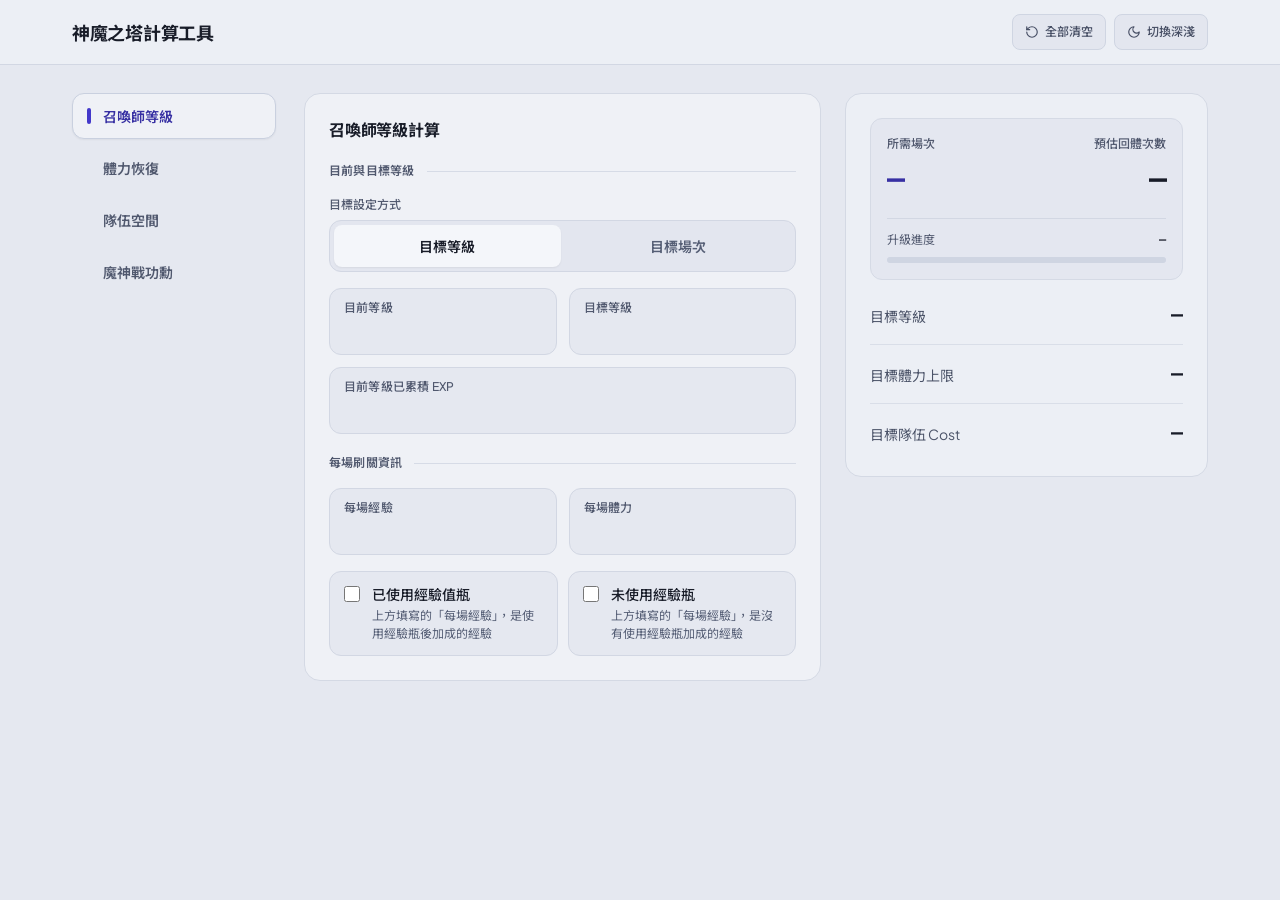
==== commit 26a9f2f3: "Add files via upload" ====
--- a/index.html
+++ b/index.html
@@ -11,7 +11,7 @@
     href="https://fonts.googleapis.com/css2?family=JetBrains+Mono:wght@500;600&family=Noto+Sans+TC:wght@400;500;600;700&family=Plus+Jakarta+Sans:wght@500;600;700&display=swap"
     rel="stylesheet"
   />
-  <link rel="stylesheet" href="style.css?v=5" />
+  <link rel="stylesheet" href="style.css?v=7" />
 </head>
 <body>
   <header class="topbar">
@@ -46,8 +46,8 @@
     <!-- Mobile & Tablet Horizontal Tool Tabs -->
     <nav class="mobile-tabs" role="tablist" aria-label="選擇計算工具">
       <button class="mobile-tab active" type="button" role="tab" aria-selected="true" aria-controls="levelToolPanel" data-tool="level">召喚師等級</button>
+      <button class="mobile-tab" type="button" role="tab" aria-selected="false" aria-controls="staminaToolPanel" data-tool="stamina">體力恢復</button>
       <button class="mobile-tab" type="button" role="tab" aria-selected="false" aria-controls="teamCostToolPanel" data-tool="teamCost">隊伍空間</button>
-      <button class="mobile-tab" type="button" role="tab" aria-selected="false" aria-controls="staminaToolPanel" data-tool="stamina">體力恢復</button>
       <button class="mobile-tab" type="button" role="tab" aria-selected="false" aria-controls="warToolPanel" data-tool="war">魔神戰功勳</button>
     </nav>
 
@@ -58,13 +58,13 @@
           <span class="rail-indicator" aria-hidden="true"></span>
           <span>召喚師等級</span>
         </button>
+        <button class="rail-tab" type="button" role="tab" aria-selected="false" aria-controls="staminaToolPanel" data-tool="stamina">
+          <span class="rail-indicator" aria-hidden="true"></span>
+          <span>體力恢復</span>
+        </button>
         <button class="rail-tab" type="button" role="tab" aria-selected="false" aria-controls="teamCostToolPanel" data-tool="teamCost">
           <span class="rail-indicator" aria-hidden="true"></span>
           <span>隊伍空間</span>
-        </button>
-        <button class="rail-tab" type="button" role="tab" aria-selected="false" aria-controls="staminaToolPanel" data-tool="stamina">
-          <span class="rail-indicator" aria-hidden="true"></span>
-          <span>體力恢復</span>
         </button>
         <button class="rail-tab" type="button" role="tab" aria-selected="false" aria-controls="warToolPanel" data-tool="war">
           <span class="rail-indicator" aria-hidden="true"></span>
--- a/style.css
+++ b/style.css
@@ -18,6 +18,7 @@
   --rail-hover: rgba(220, 224, 234, 0.7);
   --rail-active-border: #C9D0DF;
   --tabs-bg: #DDE1EC;
+  --tab-active-border: #BAC3D6;
   --seg-bg: #E3E6EF;
   --seg-active: #F4F6FA;
   --choice-selected-bg: #E5E7F5;
@@ -59,6 +60,7 @@
   --rail-hover: #151924;
   --rail-active-border: #2D354A;
   --tabs-bg: #151924;
+  --tab-active-border: #4B5675;
   --seg-bg: #1B202E;
   --seg-active: #2A3248;
   --choice-selected-bg: #1E2340;
@@ -85,6 +87,12 @@
   -webkit-tap-highlight-color: transparent;
 }
 
+button,
+.choice-card {
+  -webkit-user-select: none;
+  user-select: none;
+}
+
 body {
   margin: 0;
   min-height: 100vh;
@@ -167,11 +175,6 @@
   cursor: pointer;
 }
 
-.action-btn:hover {
-  background: var(--btn-hover);
-  color: var(--ink);
-}
-
 .action-btn:focus-visible {
   outline: 2px solid var(--focus);
   outline-offset: 2px;
@@ -210,7 +213,7 @@
 .mobile-tab {
   min-height: 42px;
   padding: 0 4px;
-  border: 0;
+  border: 1px solid transparent;
   border-radius: 8px;
   background: transparent;
   color: var(--ink-muted);
@@ -221,12 +224,10 @@
   cursor: pointer;
 }
 
-.mobile-tab:hover {
-  color: var(--ink);
-}
-
-.mobile-tab.active {
-  background: var(--card);
+.mobile-tab.active,
+.mobile-tab[aria-selected="true"] {
+  border-color: var(--tab-active-border);
+  background: var(--seg-active);
   color: var(--accent);
   box-shadow: 0 1px 2px rgba(0, 0, 0, 0.06);
 }
@@ -339,10 +340,6 @@
   font: inherit;
   text-align: center;
   cursor: pointer;
-}
-
-.seg-btn:hover {
-  color: var(--ink);
 }
 
 .seg-btn.active {
@@ -464,10 +461,6 @@
   border: 1px solid var(--well-border);
   background: var(--well);
   cursor: pointer;
-}
-
-.choice-card:hover {
-  background: var(--well-hover);
 }
 
 .choice-card.is-selected {
@@ -806,11 +799,6 @@
     cursor: pointer;
   }
 
-  .rail-tab:hover {
-    background: var(--rail-hover);
-    color: var(--ink);
-  }
-
   .rail-tab.active {
     border-color: var(--rail-active-border);
     background: var(--card);
@@ -857,4 +845,26 @@
   .result-row-value {
     font-size: 1.25rem;
   }
+}
+
+/* Hover only for mouse pointers */
+@media (hover: hover) and (pointer: fine) {
+  .action-btn:hover {
+    background: var(--btn-hover);
+    color: var(--ink);
+  }
+
+  .mobile-tab:not(.active):hover,
+  .seg-btn:not(.active):hover {
+    color: var(--ink);
+  }
+
+  .choice-card:not(.is-selected):hover {
+    background: var(--well-hover);
+  }
+
+  .rail-tab:not(.active):hover {
+    background: var(--rail-hover);
+    color: var(--ink);
+  }
 }
